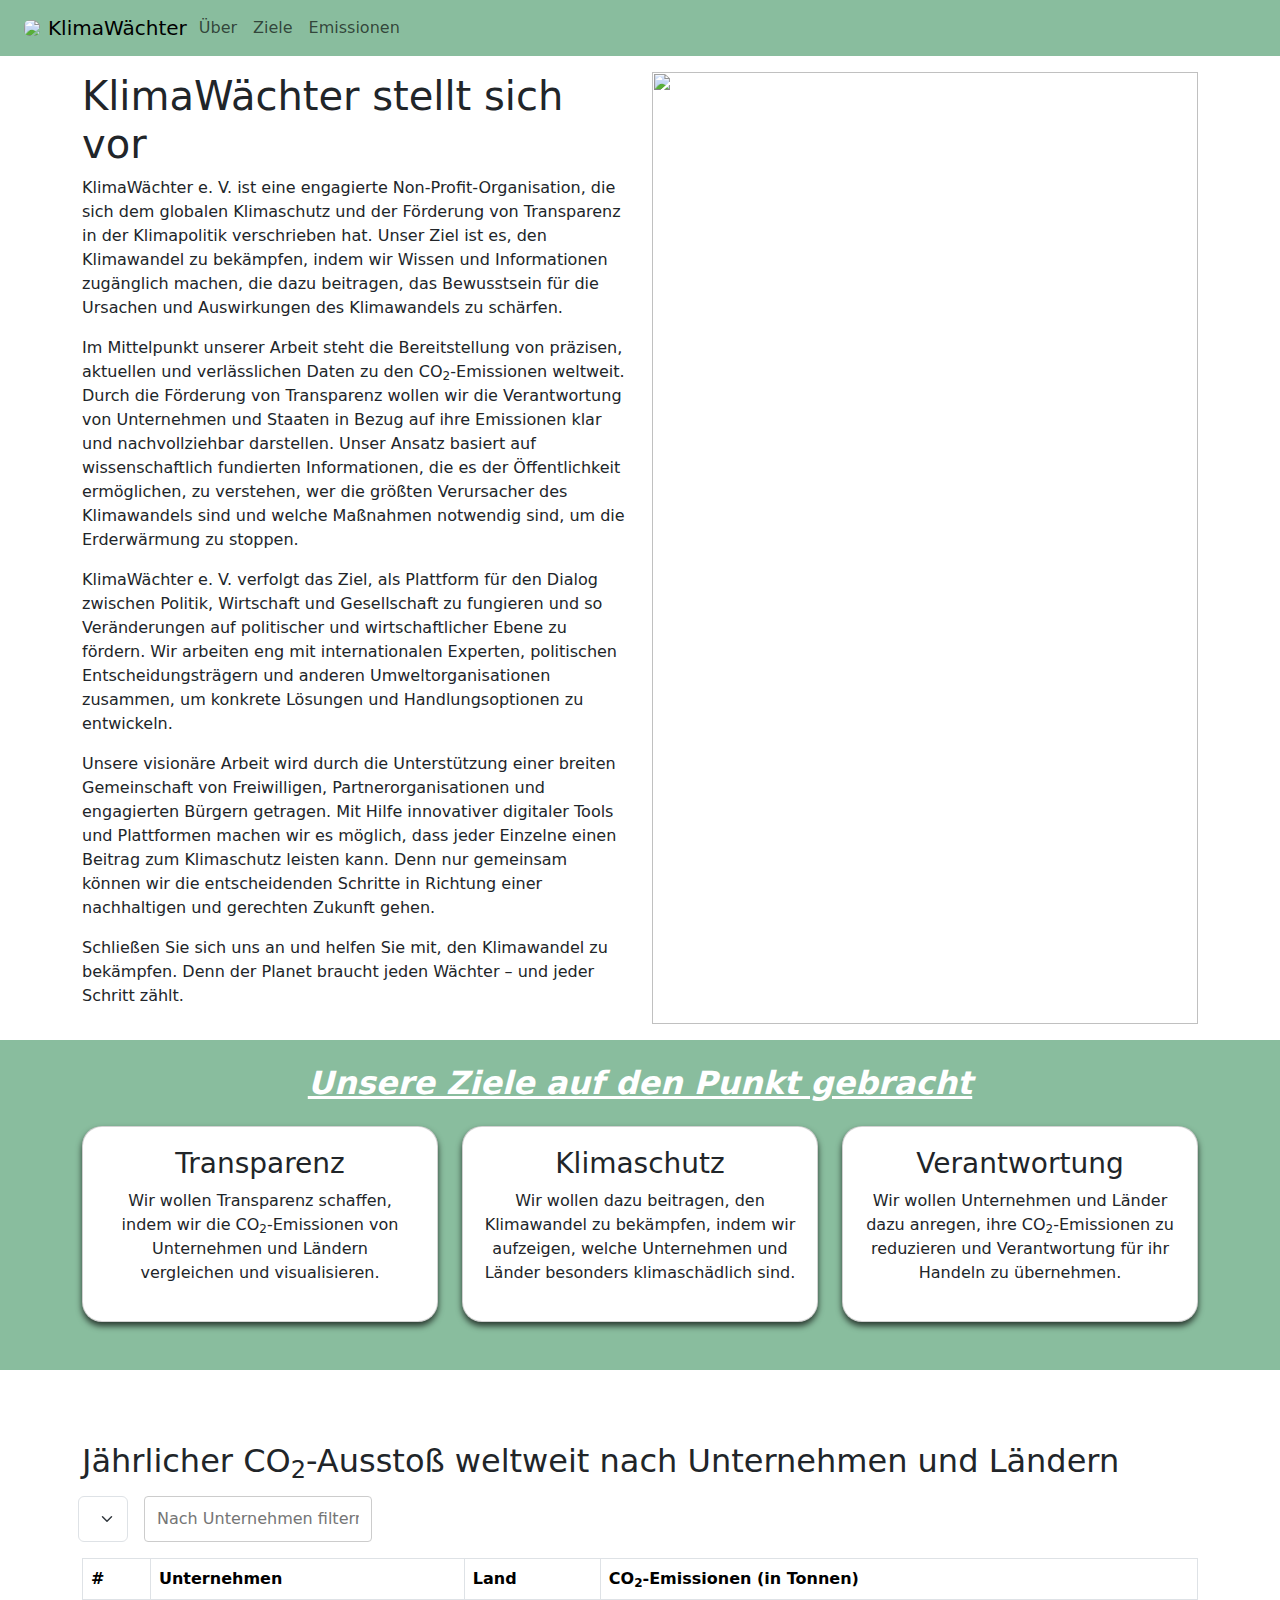
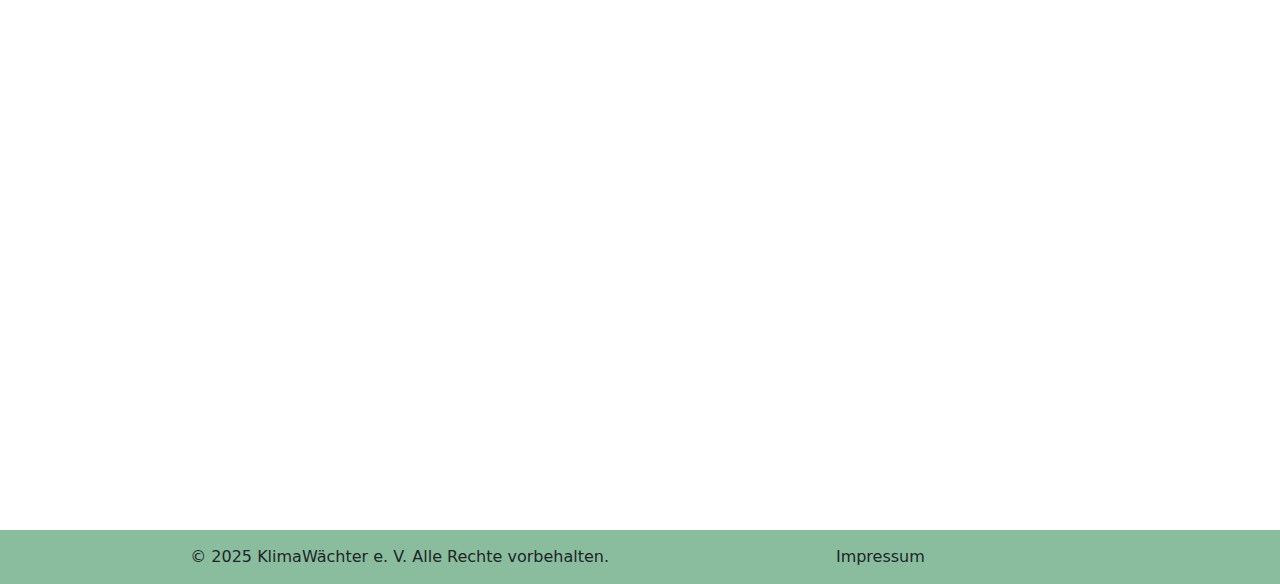
==== pages/index.html @ cad3507a "Initial commit" ====
<!DOCTYPE html>
<html lang="en" dir="ltr">
  <head>
    <meta charset="UTF-8" />
    <meta name="viewport" content="width=device-width, initial-scale=1.0" />
    <title>KlimaWächter</title>
    <link rel="icon" href="../resources/images/logo.webp" />
    <link
      href="https://cdn.jsdelivr.net/npm/bootstrap@5.3.3/dist/css/bootstrap.min.css"
      rel="stylesheet"
      integrity="sha384-QWTKZyjpPEjISv5WaRU9OFeRpok6YctnYmDr5pNlyT2bRjXh0JMhjY6hW+ALEwIH"
      crossorigin="anonymous"
    />
    <link rel="stylesheet" href="../styles/styles.css" />
    <script
      src="https://cdn.jsdelivr.net/npm/bootstrap@5.3.3/dist/js/bootstrap.bundle.min.js"
      integrity="sha384-YvpcrYf0tY3lHB60NNkmXc5s9fDVZLESaAA55NDzOxhy9GkcIdslK1eN7N6jIeHz"
      crossorigin="anonymous"
    ></script>
  </head>
  <body>
    <header>
      <nav class="navbar navbar-expand-lg">
        <div class="container-fluid">
          <a
            class="navbar-brand p-1 me-0 d-flex align-items-center"
            href="./index.html"
            ><img class="rounded mx-2" src="../resources/images/logo48.webp" />
            <span>KlimaWächter</span></a
          >
          <button
            class="navbar-toggler"
            type="button"
            data-bs-toggle="collapse"
            data-bs-target="#navbarSupportedContent"
            aria-controls="navbarSupportedContent"
            aria-expanded="false"
            aria-label="Toggle navigation"
          >
            <span class="navbar-toggler-icon"></span>
          </button>
          <div class="collapse navbar-collapse" id="navbarSupportedContent">
            <ul class="navbar-nav align-items-center p-0">
              <li class="nav-item">
                <a class="nav-link" href="#about">Über</a>
              </li>
              <li class="nav-item">
                <a class="nav-link" href="#targets">Ziele</a>
              </li>
              <li class="nav-item">
                <a class="nav-link" href="#emissions">Emissionen</a>
              </li>
            </ul>
          </div>
        </div>
      </nav>
    </header>

    <main class="">
      <section id="about" class="top p-3">
        <div class="container">
          <div class="row">
            <div class="col-12 col-lg-6">
              <h1>KlimaWächter stellt sich vor</h1>
              <div>
                <p>
                  KlimaWächter e. V. ist eine engagierte
                  Non-Profit-Organisation, die sich dem globalen Klimaschutz und
                  der Förderung von Transparenz in der Klimapolitik verschrieben
                  hat. Unser Ziel ist es, den Klimawandel zu bekämpfen, indem
                  wir Wissen und Informationen zugänglich machen, die dazu
                  beitragen, das Bewusstsein für die Ursachen und Auswirkungen
                  des Klimawandels zu schärfen.
                </p>
                <p>
                  Im Mittelpunkt unserer Arbeit steht die Bereitstellung von
                  präzisen, aktuellen und verlässlichen Daten zu den
                  CO<sub>2</sub>-Emissionen weltweit. Durch die Förderung von
                  Transparenz wollen wir die Verantwortung von Unternehmen und
                  Staaten in Bezug auf ihre Emissionen klar und nachvollziehbar
                  darstellen. Unser Ansatz basiert auf wissenschaftlich
                  fundierten Informationen, die es der Öffentlichkeit
                  ermöglichen, zu verstehen, wer die größten Verursacher des
                  Klimawandels sind und welche Maßnahmen notwendig sind, um die
                  Erderwärmung zu stoppen.
                </p>
                <p>
                  KlimaWächter e. V. verfolgt das Ziel, als Plattform für den
                  Dialog zwischen Politik, Wirtschaft und Gesellschaft zu
                  fungieren und so Veränderungen auf politischer und
                  wirtschaftlicher Ebene zu fördern. Wir arbeiten eng mit
                  internationalen Experten, politischen Entscheidungsträgern und
                  anderen Umweltorganisationen zusammen, um konkrete Lösungen
                  und Handlungsoptionen zu entwickeln.
                </p>
                <p>
                  Unsere visionäre Arbeit wird durch die Unterstützung einer
                  breiten Gemeinschaft von Freiwilligen, Partnerorganisationen
                  und engagierten Bürgern getragen. Mit Hilfe innovativer
                  digitaler Tools und Plattformen machen wir es möglich, dass
                  jeder Einzelne einen Beitrag zum Klimaschutz leisten kann.
                  Denn nur gemeinsam können wir die entscheidenden Schritte in
                  Richtung einer nachhaltigen und gerechten Zukunft gehen.
                </p>
                <p>
                  Schließen Sie sich uns an und helfen Sie mit, den Klimawandel
                  zu bekämpfen. Denn der Planet braucht jeden Wächter – und
                  jeder Schritt zählt.
                </p>
              </div>
            </div>
            <div class="col-12 col-lg-6">
              <img class="bgImage" src="../resources/images/earth-bg.webp" />
            </div>
          </div>
        </div>
      </section>

      <section id="targets" class="p-4 bg-main">
        <div class="container text-center">
          <h2
            class="text-decoration-underline fw-semibold fst-italic text-white"
          >
            Unsere Ziele auf den Punkt gebracht
          </h2>

          <div class="row row-cols-lg-3 row-cols-md-2 row-cols-sm-2 my-3">
            <div class="col my-2">
              <div class="card h-100">
                <h3>Transparenz</h3>
                <p>
                  Wir wollen Transparenz schaffen, indem wir die
                  CO<sub>2</sub>-Emissionen von Unternehmen und Ländern
                  vergleichen und visualisieren.
                </p>
              </div>
            </div>
            <div class="col my-2">
              <div class="card h-100">
                <h3>Klimaschutz</h3>
                <p>
                  Wir wollen dazu beitragen, den Klimawandel zu bekämpfen, indem
                  wir aufzeigen, welche Unternehmen und Länder besonders
                  klimaschädlich sind.
                </p>
              </div>
            </div>
            <div class="col my-2">
              <div class="card h-100">
                <h3>Verantwortung</h3>
                <p>
                  Wir wollen Unternehmen und Länder dazu anregen, ihre
                  CO<sub>2</sub>-Emissionen zu reduzieren und Verantwortung für
                  ihr Handeln zu übernehmen.
                </p>
              </div>
            </div>
          </div>
        </div>
      </section>

      <section id="emissions" class="my-5 p-4">
        <div class="container">
          <h2>
            Jährlicher CO<sub>2</sub>-Ausstoß weltweit nach Unternehmen und
            Ländern
          </h2>
          <div class="row row-cols-5 my-3">
            <select
              id="countrySelector"
              class="form-select w-auto mx-2"
            ></select>
            <input
              id="companyFilter"
              class="mx-2"
              placeholder="Nach Unternehmen filtern"
            />
          </div>

          <div class="table-responsive" style="height: 500px; overflow-y: auto">
            <table id="dataTable" class="table table-striped table-bordered rounded-20">
              <thead
                class="table-header"
                style="
                  position: sticky;
                  top: 0;
                  background-color: white;
                  z-index: 1;
                "
              >
                <tr>
                  <th>#</th>
                  <th id="companyCol">Unternehmen</th>
                  <th id="countryCol">Land</th>
                  <th id="emissionCol">
                    CO<sub>2</sub>-Emissionen (in Tonnen)
                  </th>
                </tr>
              </thead>
              <tbody></tbody>
            </table>
          </div>
        </div>
      </section>
    </main>

    <footer>
      <div class="w-75 mx-auto"  >
        <div class="row text-center">
          <div class="col">
            <p class="m-0">
              &copy; 2025 KlimaWächter e. V. Alle Rechte vorbehalten.
            </p>
          </div>
          <div class="col">
            <a class="nav-link" href="./impressum.html">Impressum</a>
          </div>
        </div>
      </div>
    </footer>

    <script src="../scripts/script.js"></script>
  </body>
</html>
---- styles/styles.css ----
.bg-main {
  background-color: #89bd9e;
}

.card {
  background-color: white;
  border-radius: 20px;
  box-shadow: 0 4px 6px rgba(0, 0, 0, 0.7);
  padding: 20px;
}

.nav-link, .navbar-brand {
    transition: 0.3s;
}

.nav-link:hover, .navbar-brand:hover {
    color: white;
}

img.bgImage {
    width: 100%;
    height: 100%;
    object-fit: cover;
  }

p.impText {
  margin: 0;
}

a.mailTo {
  color: black;
}

a.pageLink {
  color: black;
  text-decoration: none;
  background-color: transparent;
}

header {
  background-color: #89bd9e;
  color: white;
  text-align: center;
}

html {
  font-family: Helvetica, Arial, sans-serif;
}

footer {
  bottom: 0;
  width: 100%;
  padding: 15px;
  background-color: #89bd9e;
}

input {
  border: 1px solid #ccc;
  border-radius: 4px;
  padding: 10px;
  font-size: 16px;
  width: 100%;
  box-sizing: border-box;
}
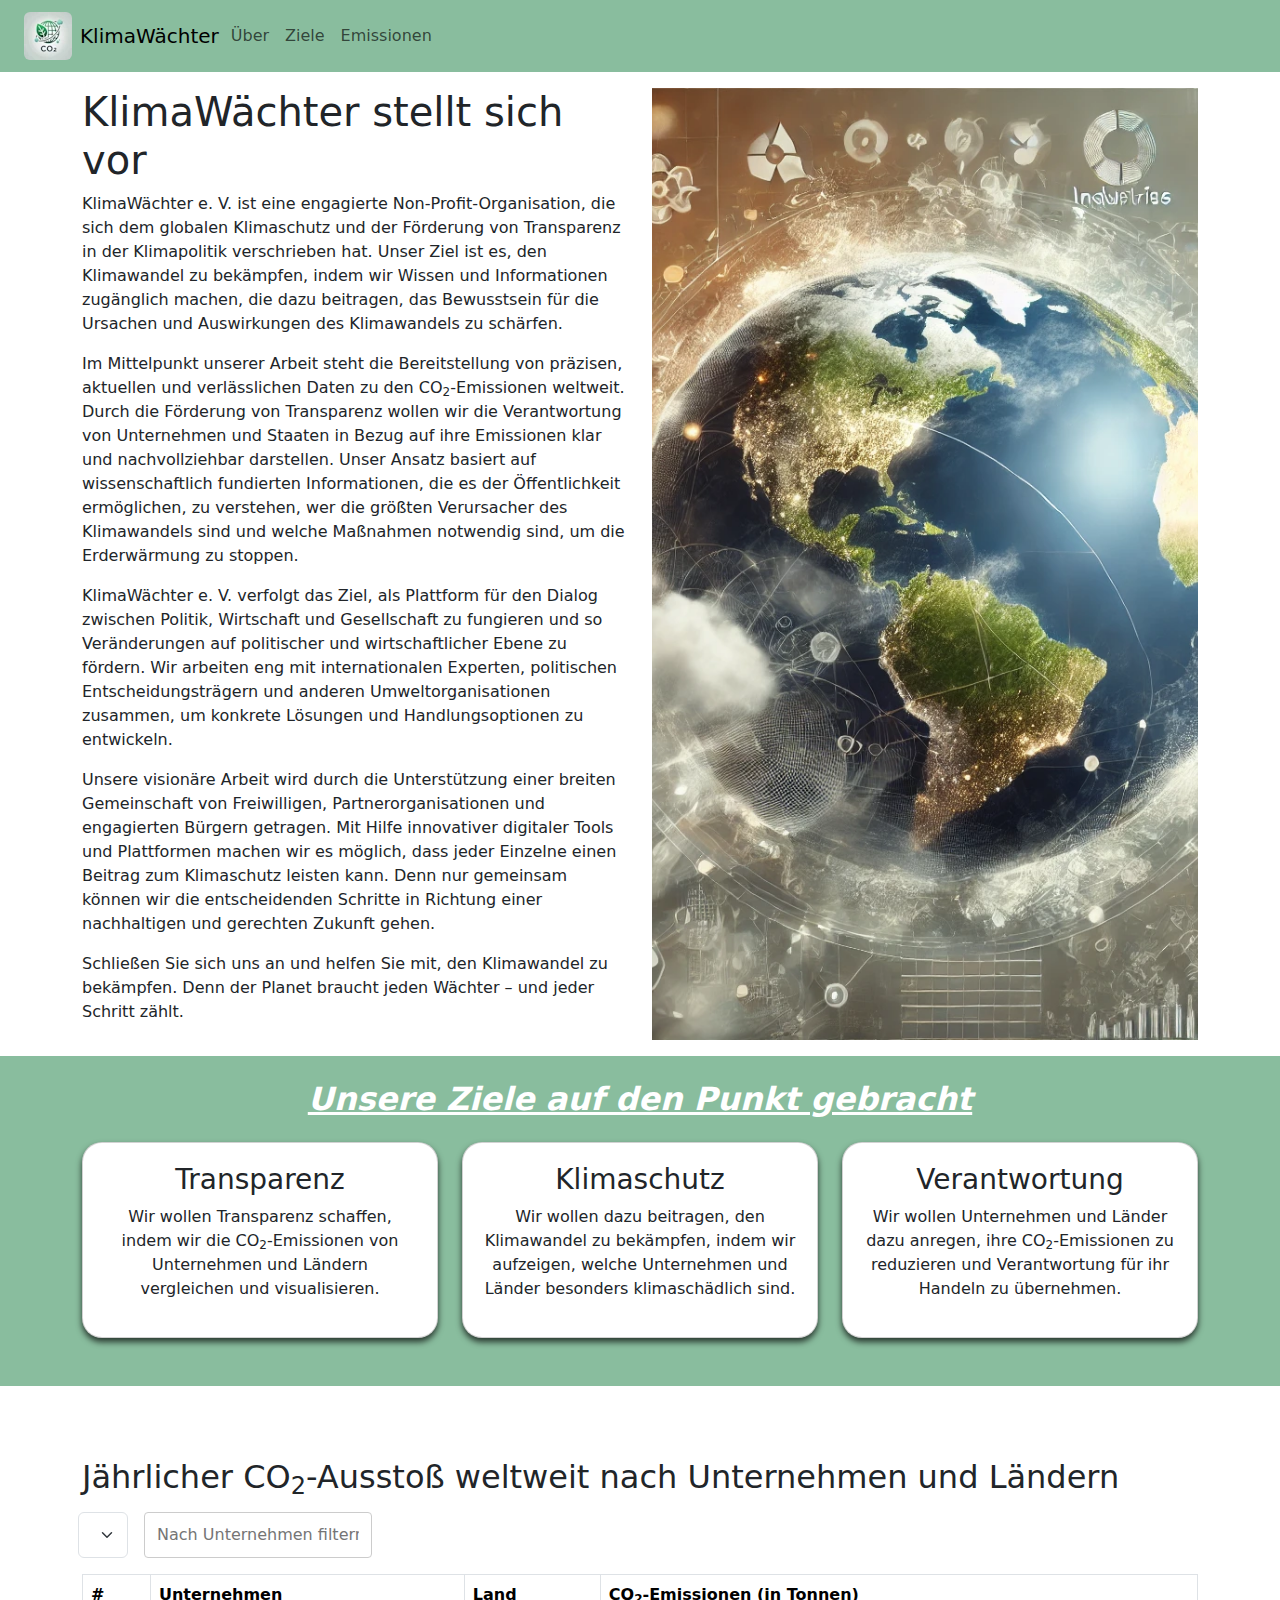
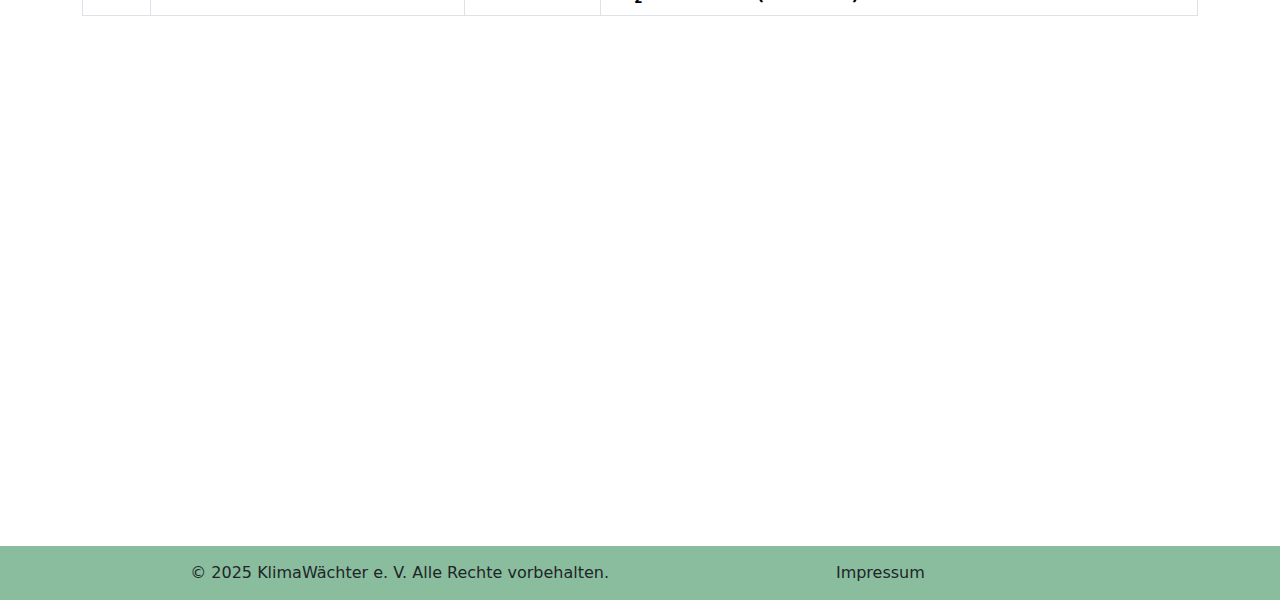
==== commit c8f4d65e: "Add images and fix img source in index.html" ====
--- a/pages/index.html
+++ b/pages/index.html
@@ -110,7 +110,7 @@
               </div>
             </div>
             <div class="col-12 col-lg-6">
-              <img class="bgImage" src="../resources/images/earth-bg.webp" />
+              <img class="bgImage" src="../resources/images/earth.webp" />
             </div>
           </div>
         </div>
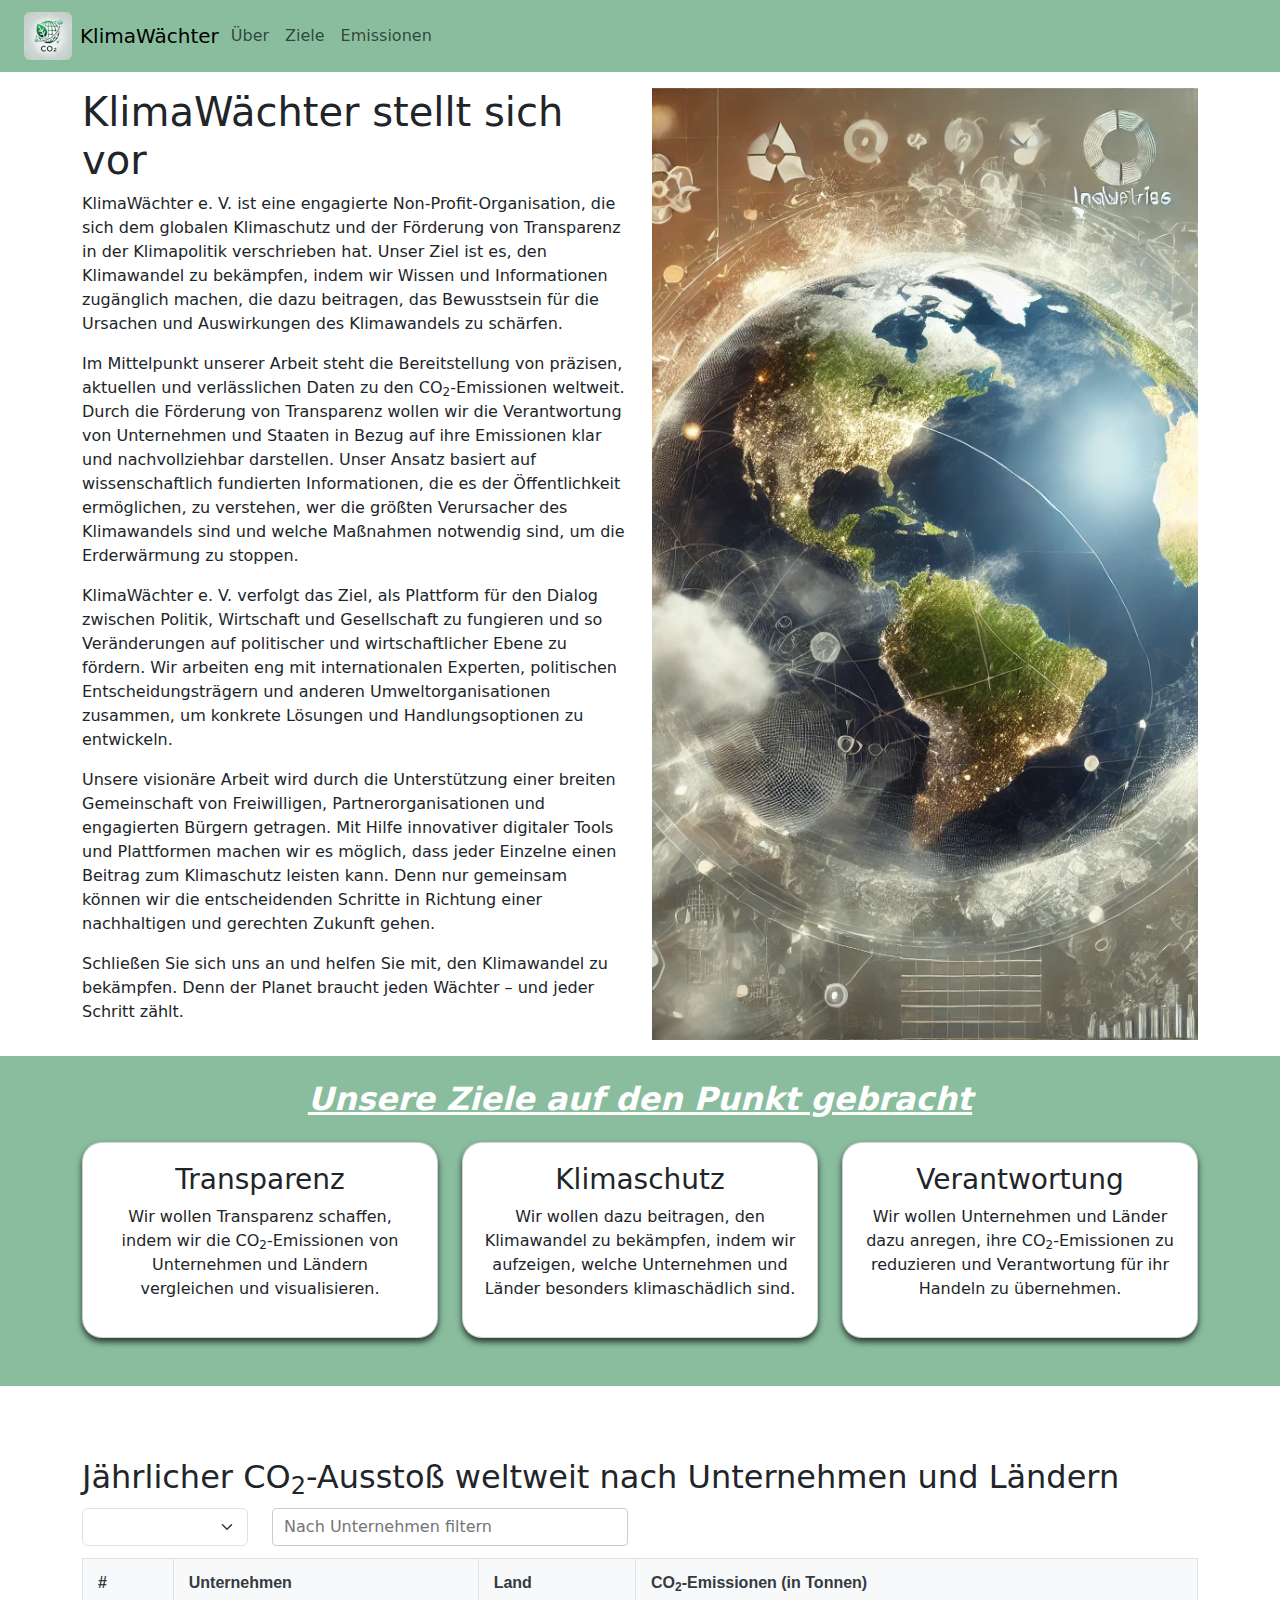
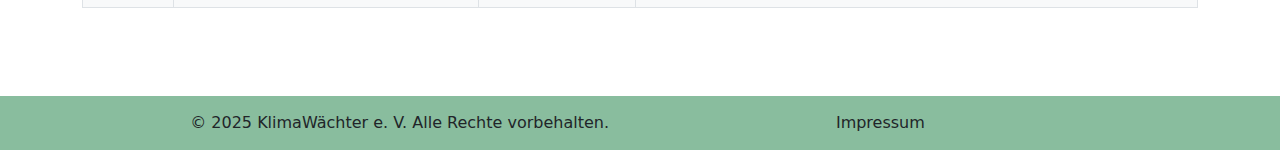
==== commit 79b20596: "Update table styles and table filters" ====
--- a/pages/index.html
+++ b/pages/index.html
@@ -165,29 +165,25 @@
             Jährlicher CO<sub>2</sub>-Ausstoß weltweit nach Unternehmen und
             Ländern
           </h2>
-          <div class="row row-cols-5 my-3">
-            <select
-              id="countrySelector"
-              class="form-select w-auto mx-2"
-            ></select>
-            <input
-              id="companyFilter"
-              class="mx-2"
-              placeholder="Nach Unternehmen filtern"
-            />
-          </div>
-
-          <div class="table-responsive" style="height: 500px; overflow-y: auto">
-            <table id="dataTable" class="table table-striped table-bordered rounded-20">
-              <thead
-                class="table-header"
-                style="
-                  position: sticky;
-                  top: 0;
-                  background-color: white;
-                  z-index: 1;
-                "
-              >
+          <div class="row my-2">
+            <div class="col-12 col-lg-2">
+              <select id="countrySelector" class="form-select my-1"></select>
+            </div>
+            <div class="col-12 col-lg-4">
+              <input
+                id="companyFilter"
+                class="my-1"
+                placeholder=" Nach Unternehmen filtern"
+              />
+            </div>
+          </div>
+
+          <div class="table-responsive">
+            <table
+              id="dataTable"
+              class="table table-striped table-bordered table-hover"
+            >
+              <thead class="table-header">
                 <tr>
                   <th>#</th>
                   <th id="companyCol">Unternehmen</th>
@@ -197,7 +193,9 @@
                   </th>
                 </tr>
               </thead>
-              <tbody></tbody>
+              <tbody>
+                <!-- Hier kommen die Tabelleninhalte -->
+              </tbody>
             </table>
           </div>
         </div>
@@ -205,7 +203,7 @@
     </main>
 
     <footer>
-      <div class="w-75 mx-auto"  >
+      <div class="w-75 mx-auto">
         <div class="row text-center">
           <div class="col">
             <p class="m-0">
--- a/styles/styles.css
+++ b/styles/styles.css
@@ -9,19 +9,50 @@
   padding: 20px;
 }
 
-.nav-link, .navbar-brand {
-    transition: 0.3s;
+.nav-link,
+.navbar-brand {
+  transition: 0.3s;
 }
 
-.nav-link:hover, .navbar-brand:hover {
-    color: white;
+.nav-link:hover,
+.navbar-brand:hover {
+  color: white;
+}
+
+.table {
+  font-family: "Roboto", sans-serif;
+  font-size: 16px;
+}
+
+.table-header th {
+  background-color: #f8f9fa;
+  font-weight: bold;
+  color: #343a40;
+  padding: 12px 15px;
+}
+
+.table-responsive {
+  max-height: 400px;
+  overflow-y: auto;
+}
+
+.table-header th {
+  position: sticky;
+  top: 0;
+  background-color: #f8f9fa;
+  z-index: 1;
+}
+
+.table td,
+.table th {
+  padding: 12px 15px;
 }
 
 img.bgImage {
-    width: 100%;
-    height: 100%;
-    object-fit: cover;
-  }
+  width: 100%;
+  height: 100%;
+  object-fit: cover;
+}
 
 p.impText {
   margin: 0;
@@ -57,8 +88,8 @@
 input {
   border: 1px solid #ccc;
   border-radius: 4px;
-  padding: 10px;
+  padding: 6px;
   font-size: 16px;
   width: 100%;
   box-sizing: border-box;
-}+}
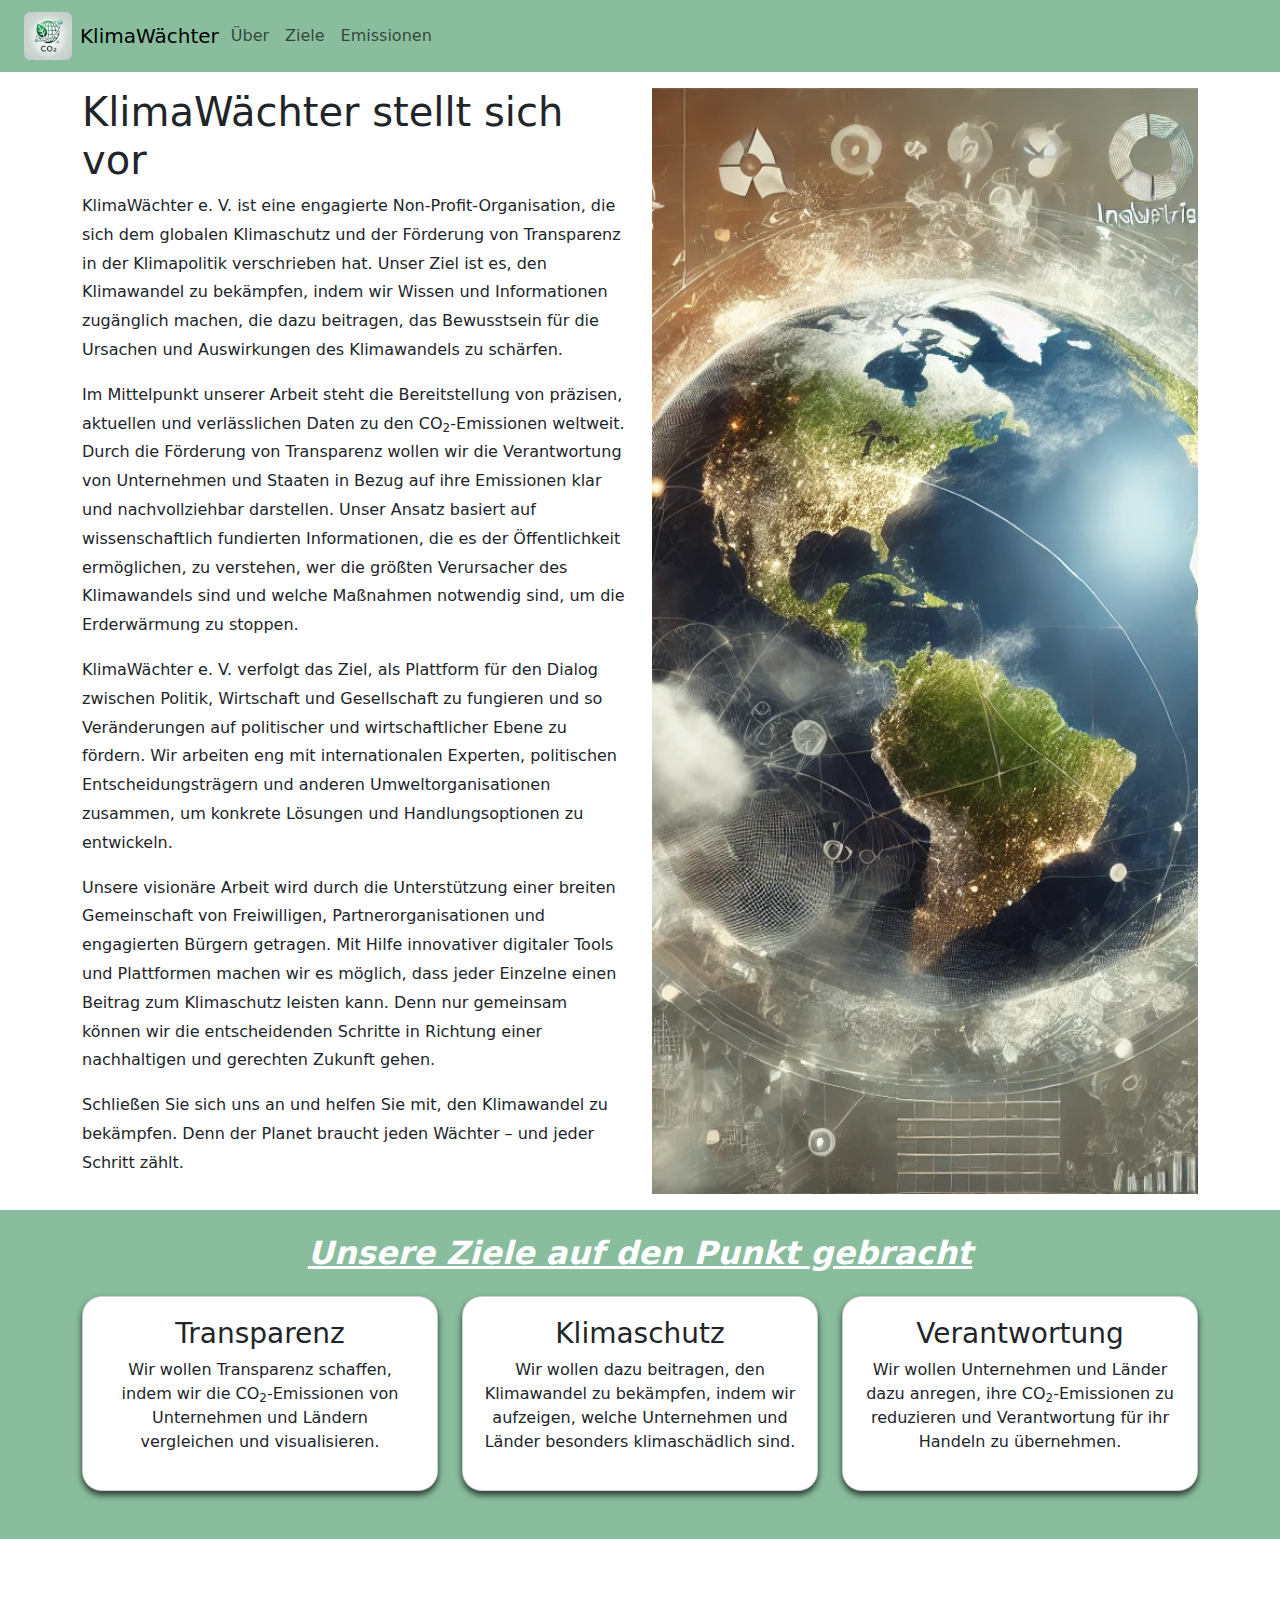
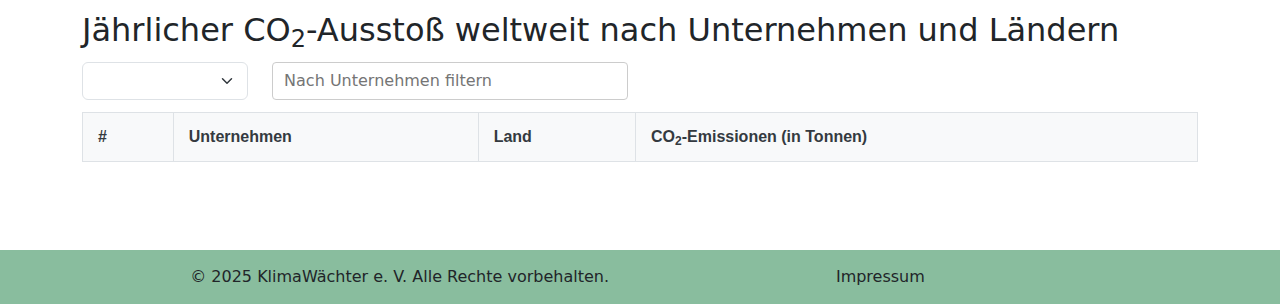
==== commit e0db46ee: "Update index.html about text" ====
--- a/pages/index.html
+++ b/pages/index.html
@@ -63,7 +63,7 @@
             <div class="col-12 col-lg-6">
               <h1>KlimaWächter stellt sich vor</h1>
               <div>
-                <p>
+                <p class="aboutText">
                   KlimaWächter e. V. ist eine engagierte
                   Non-Profit-Organisation, die sich dem globalen Klimaschutz und
                   der Förderung von Transparenz in der Klimapolitik verschrieben
@@ -72,7 +72,7 @@
                   beitragen, das Bewusstsein für die Ursachen und Auswirkungen
                   des Klimawandels zu schärfen.
                 </p>
-                <p>
+                <p class="aboutText">
                   Im Mittelpunkt unserer Arbeit steht die Bereitstellung von
                   präzisen, aktuellen und verlässlichen Daten zu den
                   CO<sub>2</sub>-Emissionen weltweit. Durch die Förderung von
@@ -84,7 +84,7 @@
                   Klimawandels sind und welche Maßnahmen notwendig sind, um die
                   Erderwärmung zu stoppen.
                 </p>
-                <p>
+                <p class="aboutText">
                   KlimaWächter e. V. verfolgt das Ziel, als Plattform für den
                   Dialog zwischen Politik, Wirtschaft und Gesellschaft zu
                   fungieren und so Veränderungen auf politischer und
@@ -93,7 +93,7 @@
                   anderen Umweltorganisationen zusammen, um konkrete Lösungen
                   und Handlungsoptionen zu entwickeln.
                 </p>
-                <p>
+                <p class="aboutText">
                   Unsere visionäre Arbeit wird durch die Unterstützung einer
                   breiten Gemeinschaft von Freiwilligen, Partnerorganisationen
                   und engagierten Bürgern getragen. Mit Hilfe innovativer
@@ -102,7 +102,7 @@
                   Denn nur gemeinsam können wir die entscheidenden Schritte in
                   Richtung einer nachhaltigen und gerechten Zukunft gehen.
                 </p>
-                <p>
+                <p class="aboutText">
                   Schließen Sie sich uns an und helfen Sie mit, den Klimawandel
                   zu bekämpfen. Denn der Planet braucht jeden Wächter – und
                   jeder Schritt zählt.
--- a/styles/styles.css
+++ b/styles/styles.css
@@ -54,6 +54,10 @@
   object-fit: cover;
 }
 
+p.aboutText {
+  line-height: 1.8;
+}
+
 p.impText {
   margin: 0;
 }
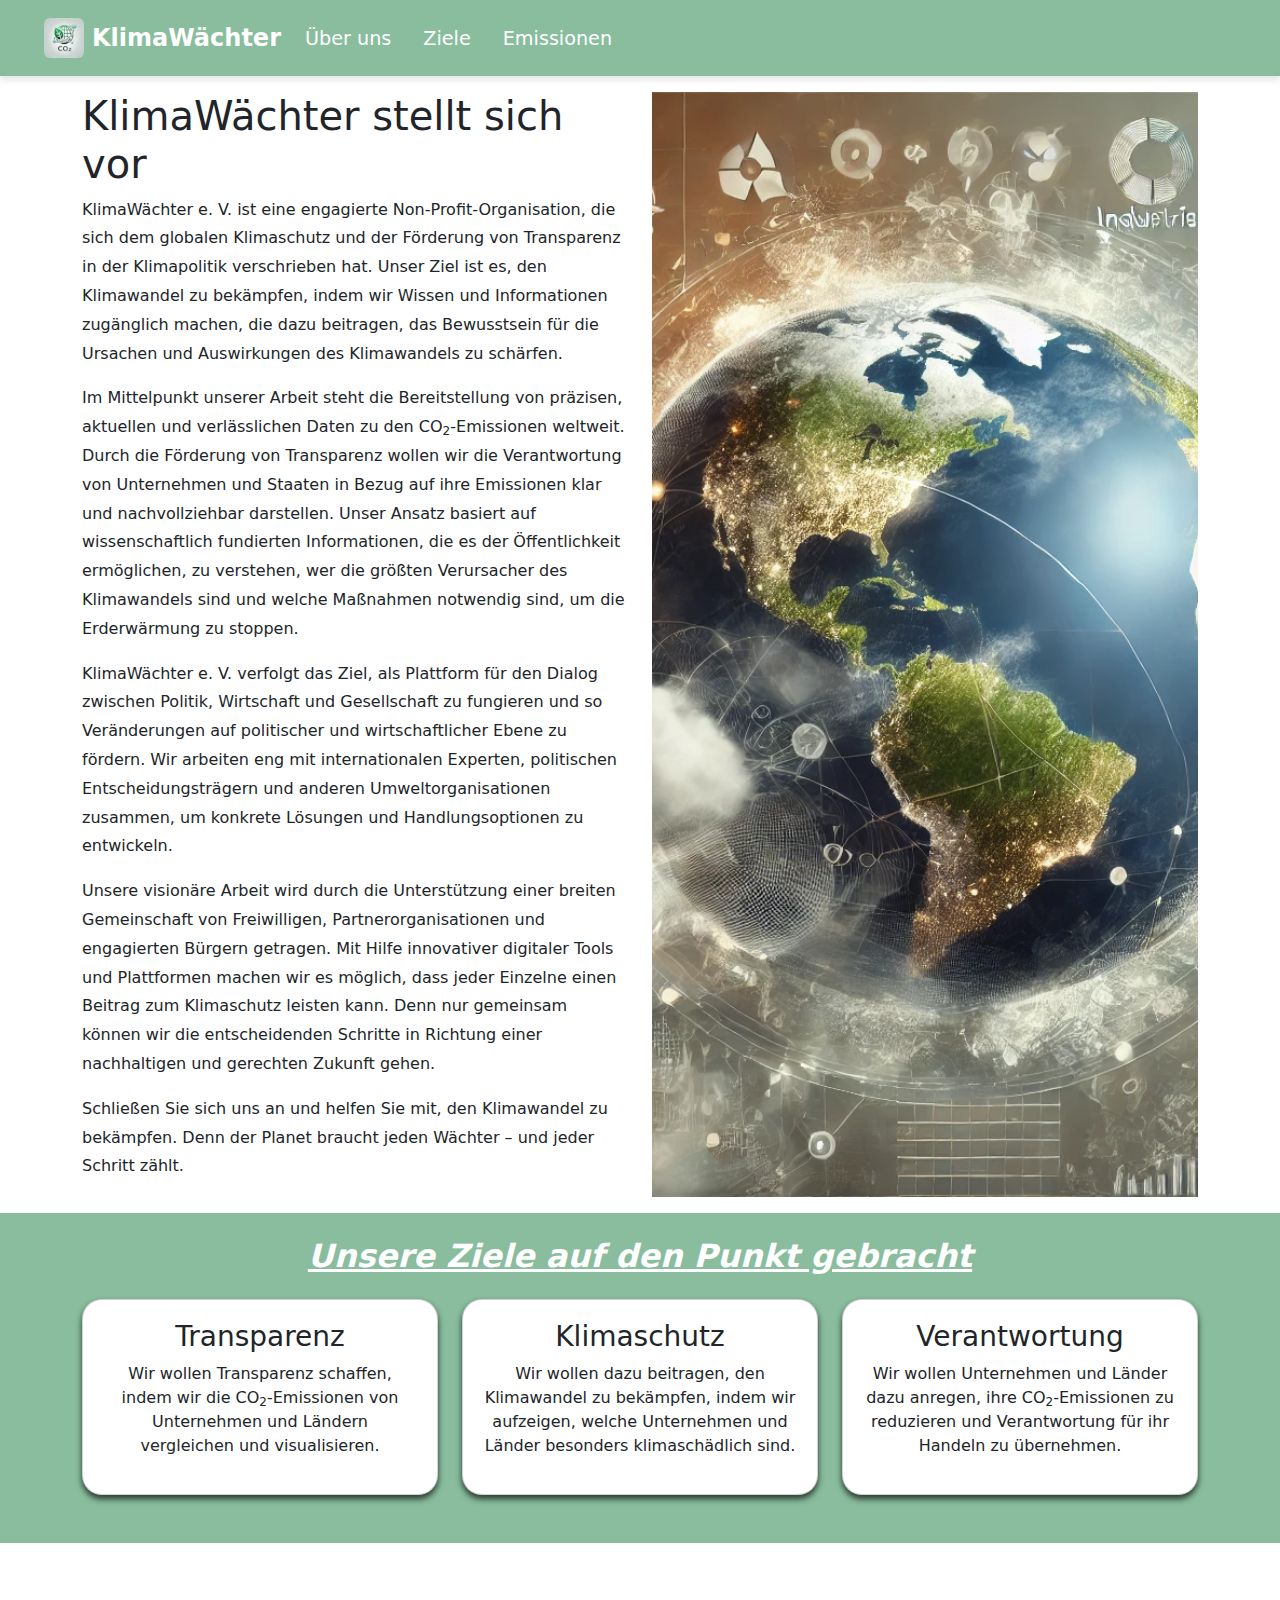
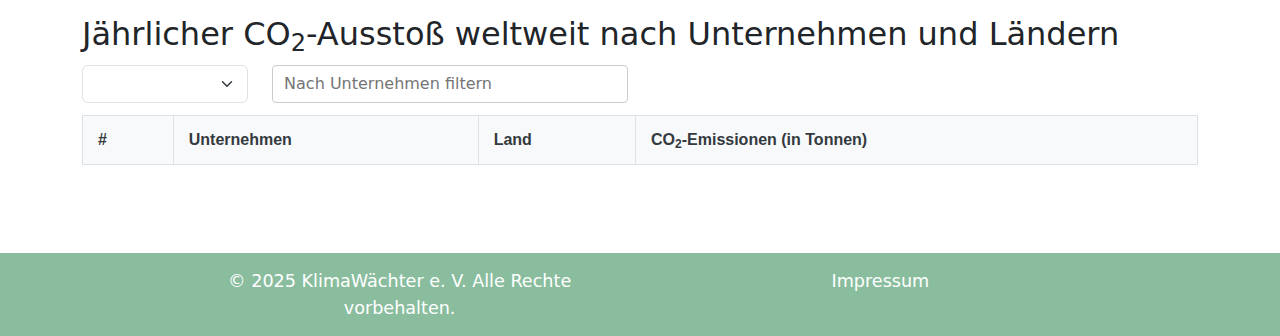
==== commit 1302cff9: "Update header and footer" ====
--- a/pages/index.html
+++ b/pages/index.html
@@ -23,9 +23,9 @@
       <nav class="navbar navbar-expand-lg">
         <div class="container-fluid">
           <a
-            class="navbar-brand p-1 me-0 d-flex align-items-center"
+            class="navbar-brand d-flex align-items-center"
             href="./index.html"
-            ><img class="rounded mx-2" src="../resources/images/logo48.webp" />
+            ><img class="rounded mx-2" height="40" src="../resources/images/logo48.webp" />
             <span>KlimaWächter</span></a
           >
           <button
@@ -40,9 +40,9 @@
             <span class="navbar-toggler-icon"></span>
           </button>
           <div class="collapse navbar-collapse" id="navbarSupportedContent">
-            <ul class="navbar-nav align-items-center p-0">
+            <ul class="navbar-nav align-items-center">
               <li class="nav-item">
-                <a class="nav-link" href="#about">Über</a>
+                <a class="nav-link" href="#about">Über uns</a>
               </li>
               <li class="nav-item">
                 <a class="nav-link" href="#targets">Ziele</a>
@@ -206,12 +206,12 @@
       <div class="w-75 mx-auto">
         <div class="row text-center">
           <div class="col">
-            <p class="m-0">
+            <p class="footerText">
               &copy; 2025 KlimaWächter e. V. Alle Rechte vorbehalten.
             </p>
           </div>
           <div class="col">
-            <a class="nav-link" href="./impressum.html">Impressum</a>
+            <a class="nav-link footerText" href="./impressum.html">Impressum</a>
           </div>
         </div>
       </div>
--- a/styles/styles.css
+++ b/styles/styles.css
@@ -9,14 +9,54 @@
   padding: 20px;
 }
 
+.navbar {
+  padding: 0.8rem 1rem;
+  box-shadow: 0 4px 6px rgba(0, 0, 0, 0.1);
+}
+
+.navbar-nav {
+  padding: 0px;
+}
+
+.navbar-brand {
+  font-size: 1.5rem;
+  font-weight: bold;
+  margin: 0 0.5rem;;
+}
+
+.nav-link {
+  font-size: 1.2rem;
+  margin: 0 0.5rem 0 0.5rem;
+  padding: 0.2rem 0.5rem 0 0.5rem;
+}
+
 .nav-link,
 .navbar-brand {
-  transition: 0.3s;
+  color: #fff;
+  transition: color 0.3s ease, transform 0.3s ease;
 }
 
 .nav-link:hover,
 .navbar-brand:hover {
+  transform: translateY(-2px);
+  text-decoration: underline;
+}
+
+.navbar-toggler {
+  border: none;
+  background: transparent;
+}
+
+.navbar-toggler-icon {
+  border-radius: 2px;
+  padding: 0.2rem;
+}
+
+.footerText {
+  font-size: 1.1rem;
   color: white;
+  margin: 0;
+  padding: 0;
 }
 
 .table {
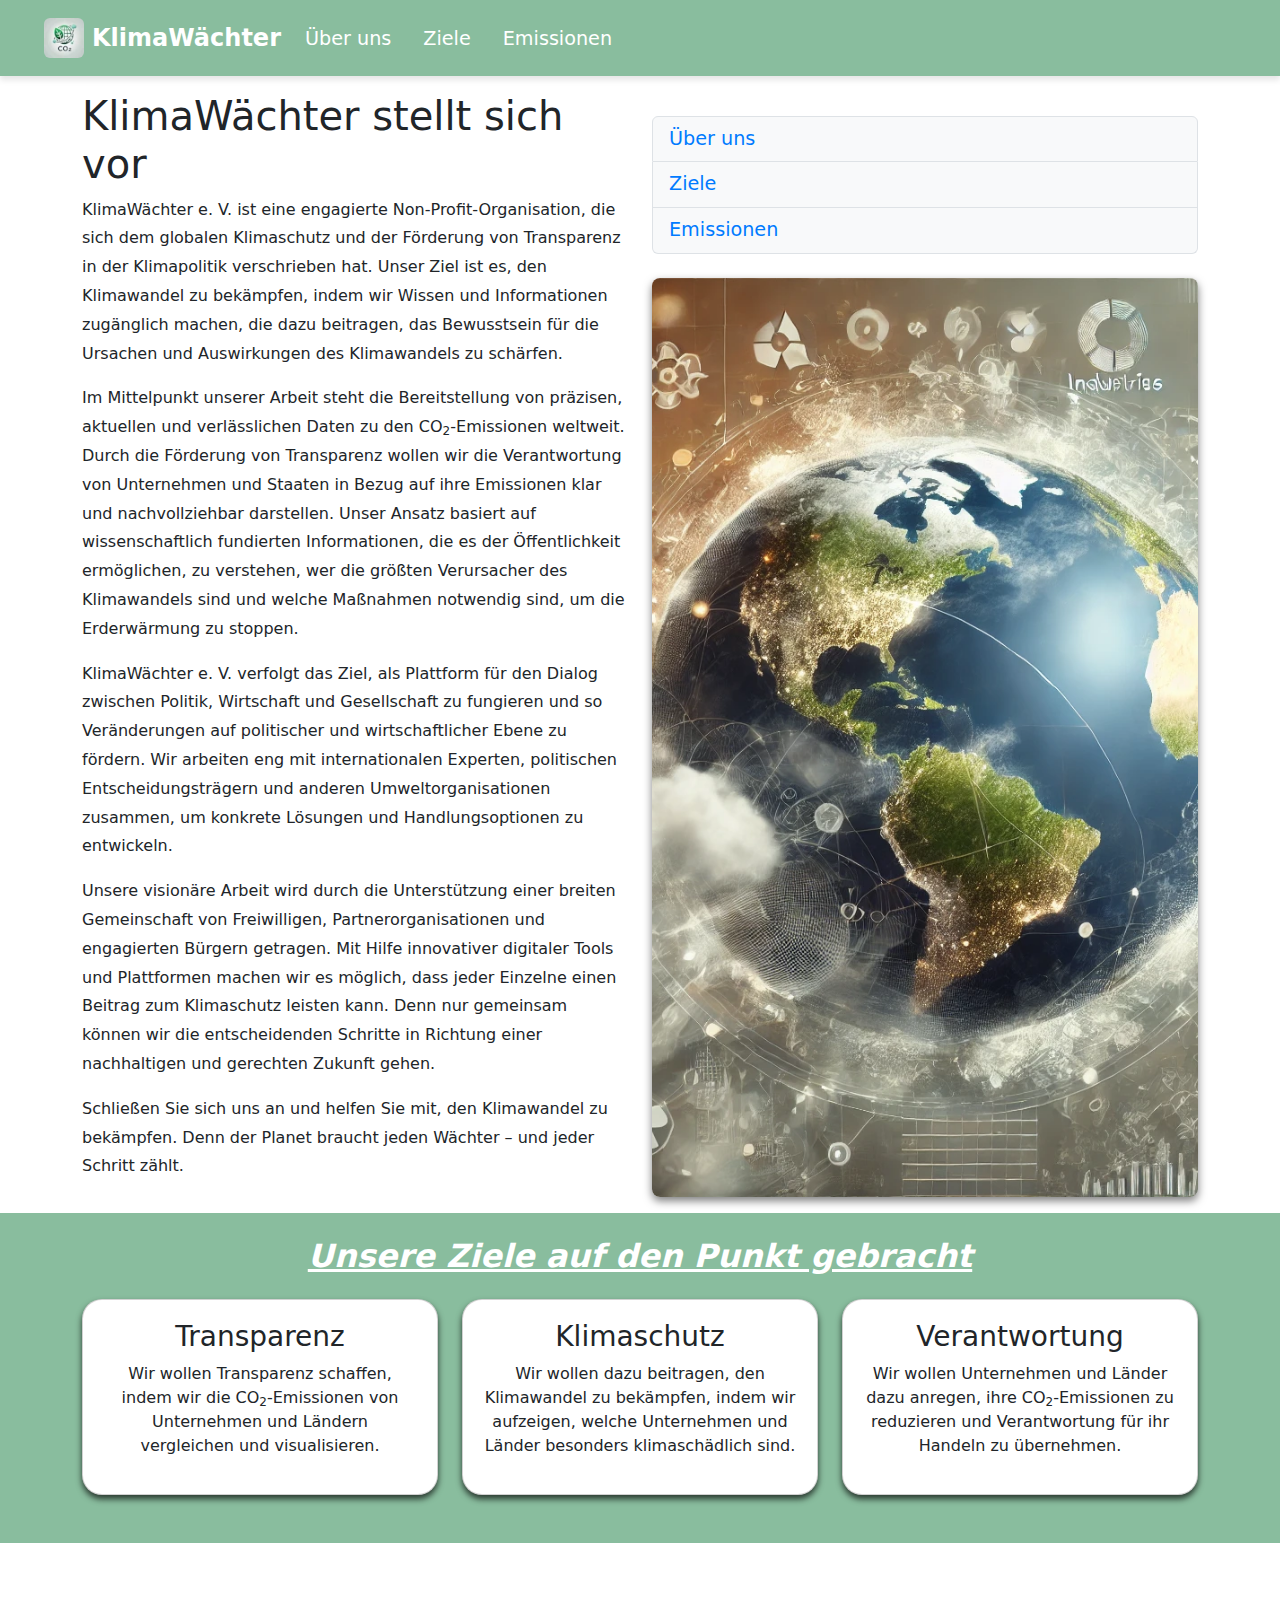
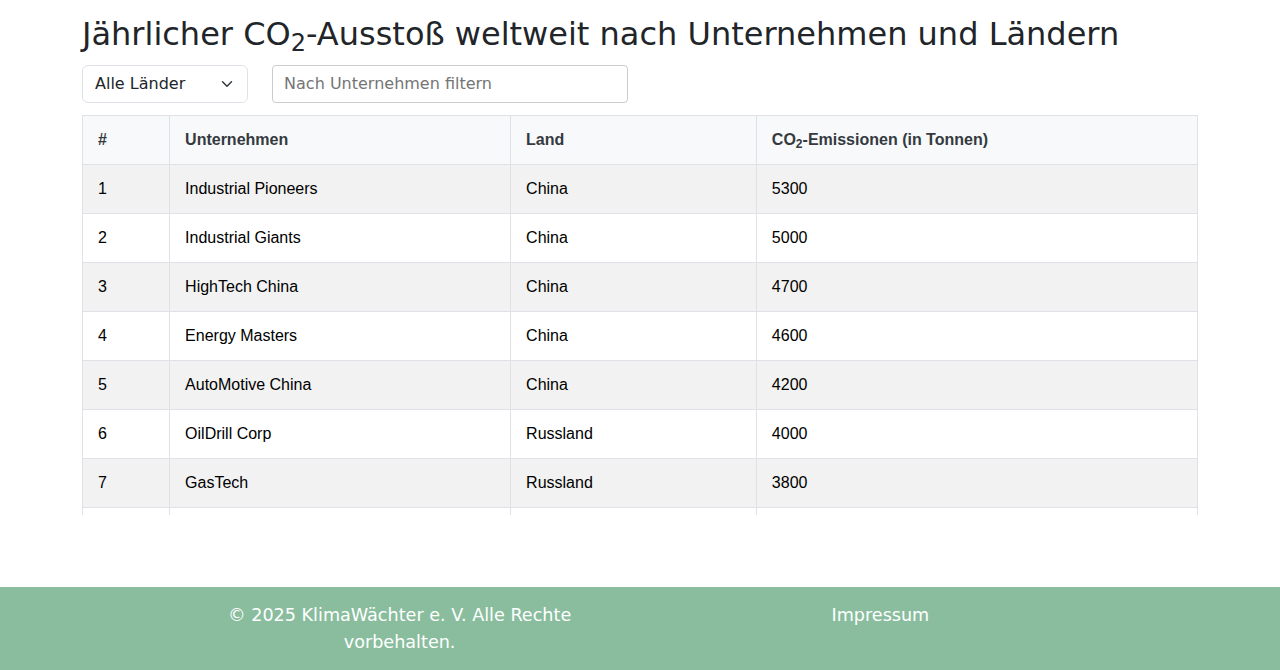
==== commit 321e0179: "Create languageSettings.js, add menu with local links to index.html and add menu styles to styles.cs" ====
--- a/pages/index.html
+++ b/pages/index.html
@@ -1,5 +1,5 @@
 <!DOCTYPE html>
-<html lang="en" dir="ltr">
+<html lang="de" dir="ltr">
   <head>
     <meta charset="UTF-8" />
     <meta name="viewport" content="width=device-width, initial-scale=1.0" />
@@ -22,10 +22,12 @@
     <header>
       <nav class="navbar navbar-expand-lg">
         <div class="container-fluid">
-          <a
-            class="navbar-brand d-flex align-items-center"
-            href="./index.html"
-            ><img class="rounded mx-2" height="40" src="../resources/images/logo48.webp" />
+          <a class="navbar-brand d-flex align-items-center" href="./index.html"
+            ><img
+              class="rounded mx-2"
+              height="40"
+              src="../resources/images/logo48.webp"
+            />
             <span>KlimaWächter</span></a
           >
           <button
@@ -109,8 +111,23 @@
                 </p>
               </div>
             </div>
-            <div class="col-12 col-lg-6">
-              <img class="bgImage" src="../resources/images/earth.webp" />
+            <div class="col-12 col-lg-6 d-flex flex-column">
+              <div class="my-4">
+                <ul class="list-group">
+                  <li class="list-group-item">
+                    <a class="menu-link" href="#about">Über uns</a>
+                  </li>
+                  <li class="list-group-item">
+                    <a class="menu-link" href="#targets">Ziele</a>
+                  </li>
+                  <li class="list-group-item">
+                    <a class="menu-link" href="#emissions">Emissionen</a>
+                  </li>
+                </ul>
+              </div>
+              <div class="flex-grow-1">
+                <img class="bgImage" src="../resources/images/earth.webp" />
+              </div>
             </div>
           </div>
         </div>
@@ -218,5 +235,6 @@
     </footer>
 
     <script src="../scripts/script.js"></script>
+    <script src="../scripts/languageSettings.js"></script>
   </body>
 </html>
--- a/styles/styles.css
+++ b/styles/styles.css
@@ -21,7 +21,7 @@
 .navbar-brand {
   font-size: 1.5rem;
   font-weight: bold;
-  margin: 0 0.5rem;;
+  margin: 0 0.5rem;
 }
 
 .nav-link {
@@ -59,6 +59,30 @@
   padding: 0;
 }
 
+.list-group-item {
+  background-color: #f8f9fa;
+  border: 1px solid #dee2e6;
+  transition: background-color 0.3s ease, transform 0.2s ease;
+}
+
+.list-group-item:hover {
+  background-color: #e9ecef;
+  transform: translateY(-2px);
+}
+
+.menu-link {
+  font-size: 1.2rem;
+  font-weight: 500;
+  color: #007bff;
+  text-decoration: none;
+  transition: color 0.3s ease;
+}
+
+.menu-link:hover {
+  color: #0056b3;
+  text-decoration: underline;
+}
+
 .table {
   font-family: "Roboto", sans-serif;
   font-size: 16px;
@@ -92,6 +116,8 @@
   width: 100%;
   height: 100%;
   object-fit: cover;
+  border-radius: 0.5rem;
+  box-shadow: 0 4px 8px rgba(0, 0, 0, 0.5);
 }
 
 p.aboutText {
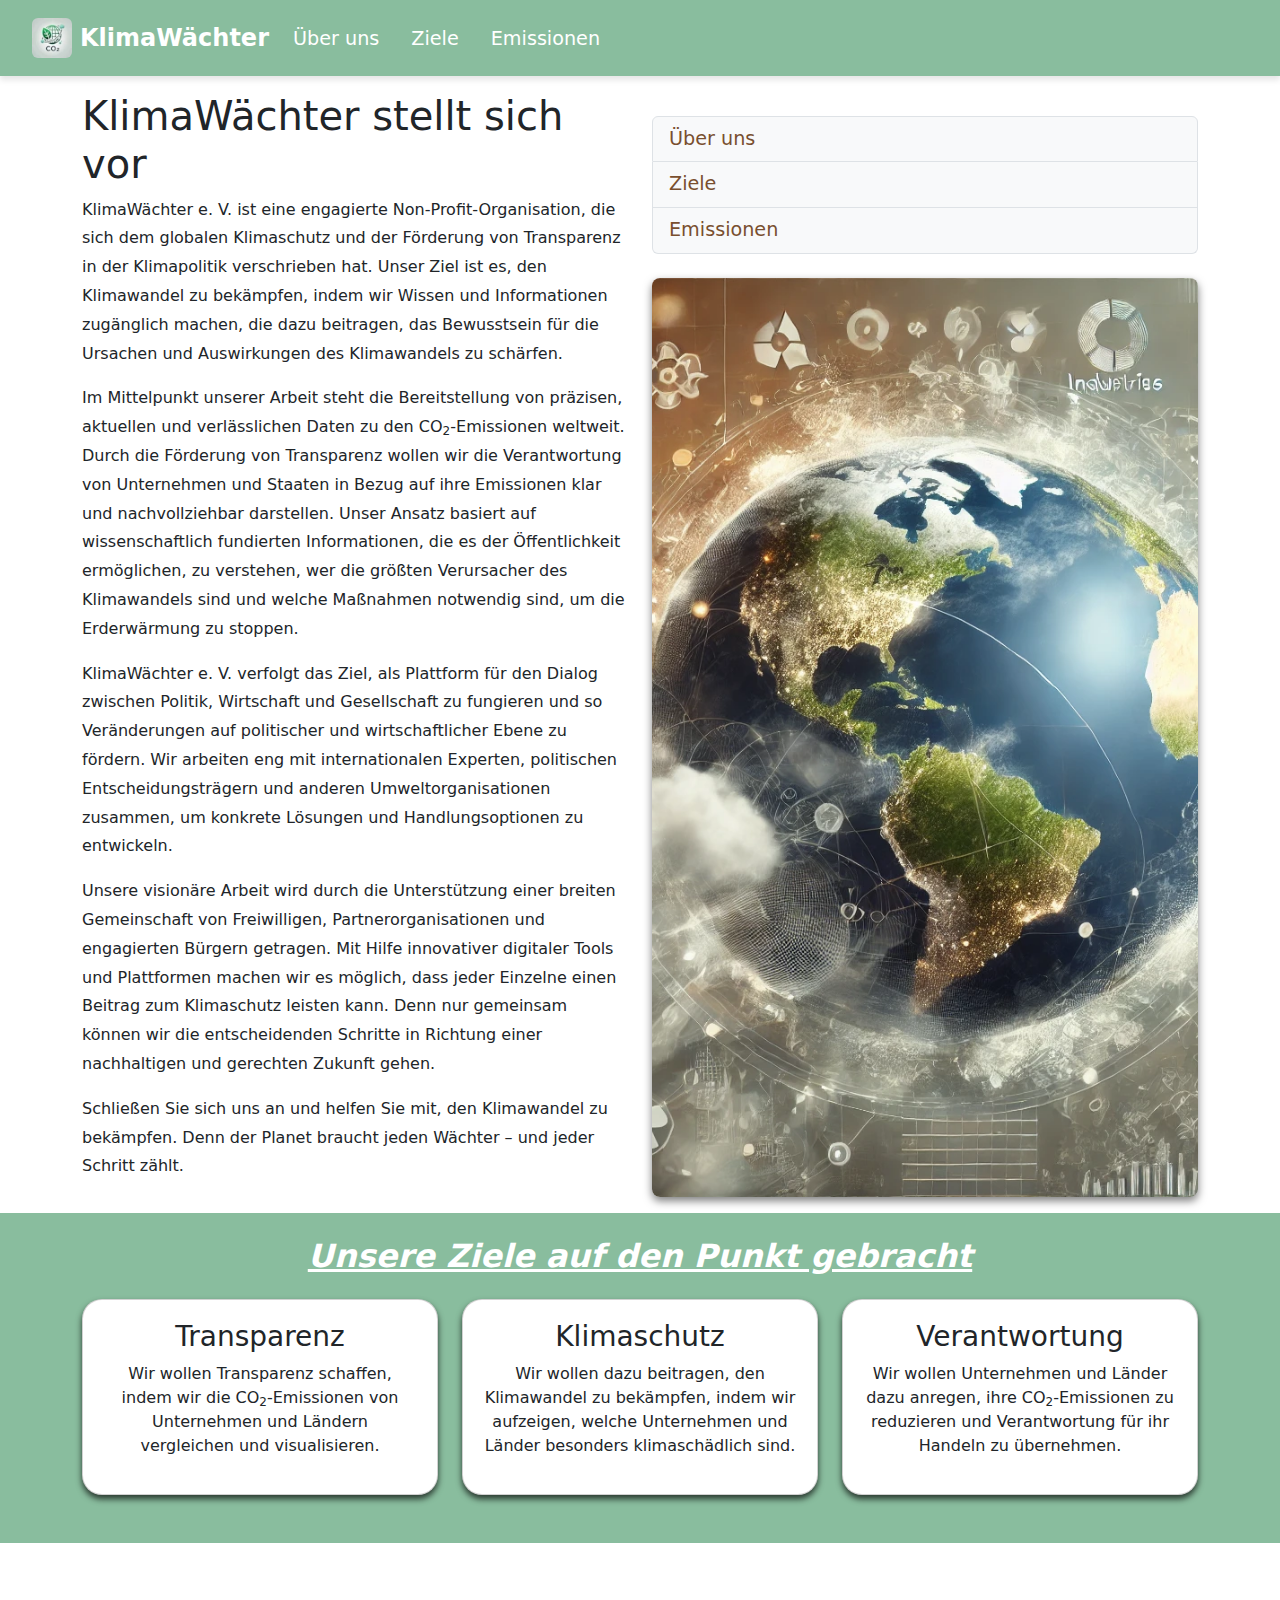
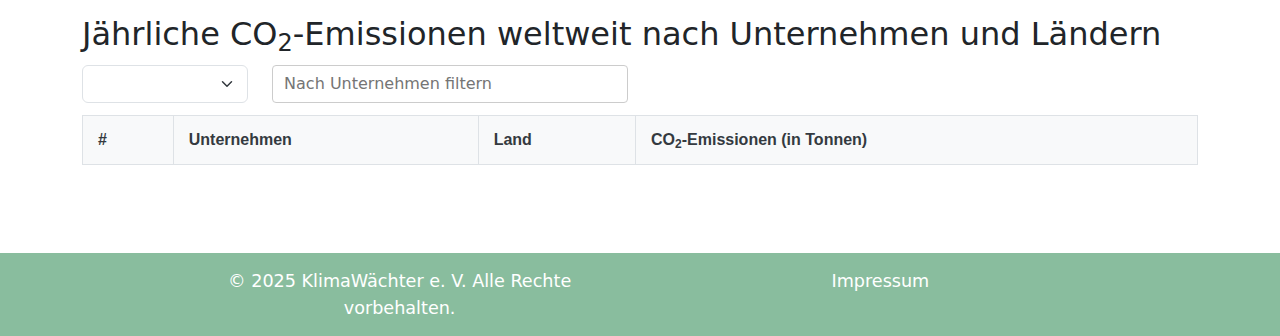
==== commit 8e0804a5: "Refactor index.html and add logo.ico to images" ====
--- a/pages/index.html
+++ b/pages/index.html
@@ -3,8 +3,8 @@
   <head>
     <meta charset="UTF-8" />
     <meta name="viewport" content="width=device-width, initial-scale=1.0" />
-    <title>KlimaWächter</title>
-    <link rel="icon" href="../resources/images/logo.webp" />
+    <title>CO2-Emissionen nach Unternehmen und Ländern | KlimaWächter</title>
+    <link rel="icon" href="../resources/images/logo.ico" />
     <link
       href="https://cdn.jsdelivr.net/npm/bootstrap@5.3.3/dist/css/bootstrap.min.css"
       rel="stylesheet"
@@ -21,44 +21,42 @@
   <body>
     <header>
       <nav class="navbar navbar-expand-lg">
-        <div class="container-fluid">
-          <a class="navbar-brand d-flex align-items-center" href="./index.html"
-            ><img
-              class="rounded mx-2"
-              height="40"
-              src="../resources/images/logo48.webp"
-            />
-            <span>KlimaWächter</span></a
-          >
-          <button
-            class="navbar-toggler"
-            type="button"
-            data-bs-toggle="collapse"
-            data-bs-target="#navbarSupportedContent"
-            aria-controls="navbarSupportedContent"
-            aria-expanded="false"
-            aria-label="Toggle navigation"
-          >
-            <span class="navbar-toggler-icon"></span>
-          </button>
-          <div class="collapse navbar-collapse" id="navbarSupportedContent">
-            <ul class="navbar-nav align-items-center">
-              <li class="nav-item">
-                <a class="nav-link" href="#about">Über uns</a>
-              </li>
-              <li class="nav-item">
-                <a class="nav-link" href="#targets">Ziele</a>
-              </li>
-              <li class="nav-item">
-                <a class="nav-link" href="#emissions">Emissionen</a>
-              </li>
-            </ul>
-          </div>
+        <a class="navbar-brand d-flex align-items-center" href="./index.html"
+          ><img
+            class="rounded mx-2"
+            height="40"
+            src="../resources/images/logo48.webp"
+          />
+          <span>KlimaWächter</span></a
+        >
+        <button
+          class="navbar-toggler"
+          type="button"
+          data-bs-toggle="collapse"
+          data-bs-target="#navbarSupportedContent"
+          aria-controls="navbarSupportedContent"
+          aria-expanded="false"
+          aria-label="Toggle navigation"
+        >
+          <span class="navbar-toggler-icon"></span>
+        </button>
+        <div class="collapse navbar-collapse" id="navbarSupportedContent">
+          <ul class="navbar-nav align-items-center">
+            <li class="nav-item">
+              <a class="nav-link" href="#about">Über uns</a>
+            </li>
+            <li class="nav-item">
+              <a class="nav-link" href="#targets">Ziele</a>
+            </li>
+            <li class="nav-item">
+              <a class="nav-link" href="#emissions">Emissionen</a>
+            </li>
+          </ul>
         </div>
       </nav>
     </header>
 
-    <main class="">
+    <main>
       <section id="about" class="top p-3">
         <div class="container">
           <div class="row">
@@ -179,7 +177,7 @@
       <section id="emissions" class="my-5 p-4">
         <div class="container">
           <h2>
-            Jährlicher CO<sub>2</sub>-Ausstoß weltweit nach Unternehmen und
+            Jährliche CO<sub>2</sub>-Emissionen weltweit nach Unternehmen und
             Ländern
           </h2>
           <div class="row my-2">
@@ -196,11 +194,8 @@
           </div>
 
           <div class="table-responsive">
-            <table
-              id="dataTable"
-              class="table table-striped table-bordered table-hover"
-            >
-              <thead class="table-header">
+            <table class="table table-striped table-bordered table-hover">
+              <thead id="thead" class="table-header">
                 <tr>
                   <th>#</th>
                   <th id="companyCol">Unternehmen</th>
@@ -210,7 +205,7 @@
                   </th>
                 </tr>
               </thead>
-              <tbody>
+              <tbody id="tbody">
                 <!-- Hier kommen die Tabelleninhalte -->
               </tbody>
             </table>
@@ -234,7 +229,7 @@
       </div>
     </footer>
 
-    <script src="../scripts/script.js"></script>
+    <script src="../scripts/co2Emissions.js"></script>
     <script src="../scripts/languageSettings.js"></script>
   </body>
 </html>
--- a/styles/styles.css
+++ b/styles/styles.css
@@ -73,13 +73,13 @@
 .menu-link {
   font-size: 1.2rem;
   font-weight: 500;
-  color: #007bff;
+  color: #794f2f;
   text-decoration: none;
   transition: color 0.3s ease;
 }
 
 .menu-link:hover {
-  color: #0056b3;
+  color: #442d1b;
   text-decoration: underline;
 }
 
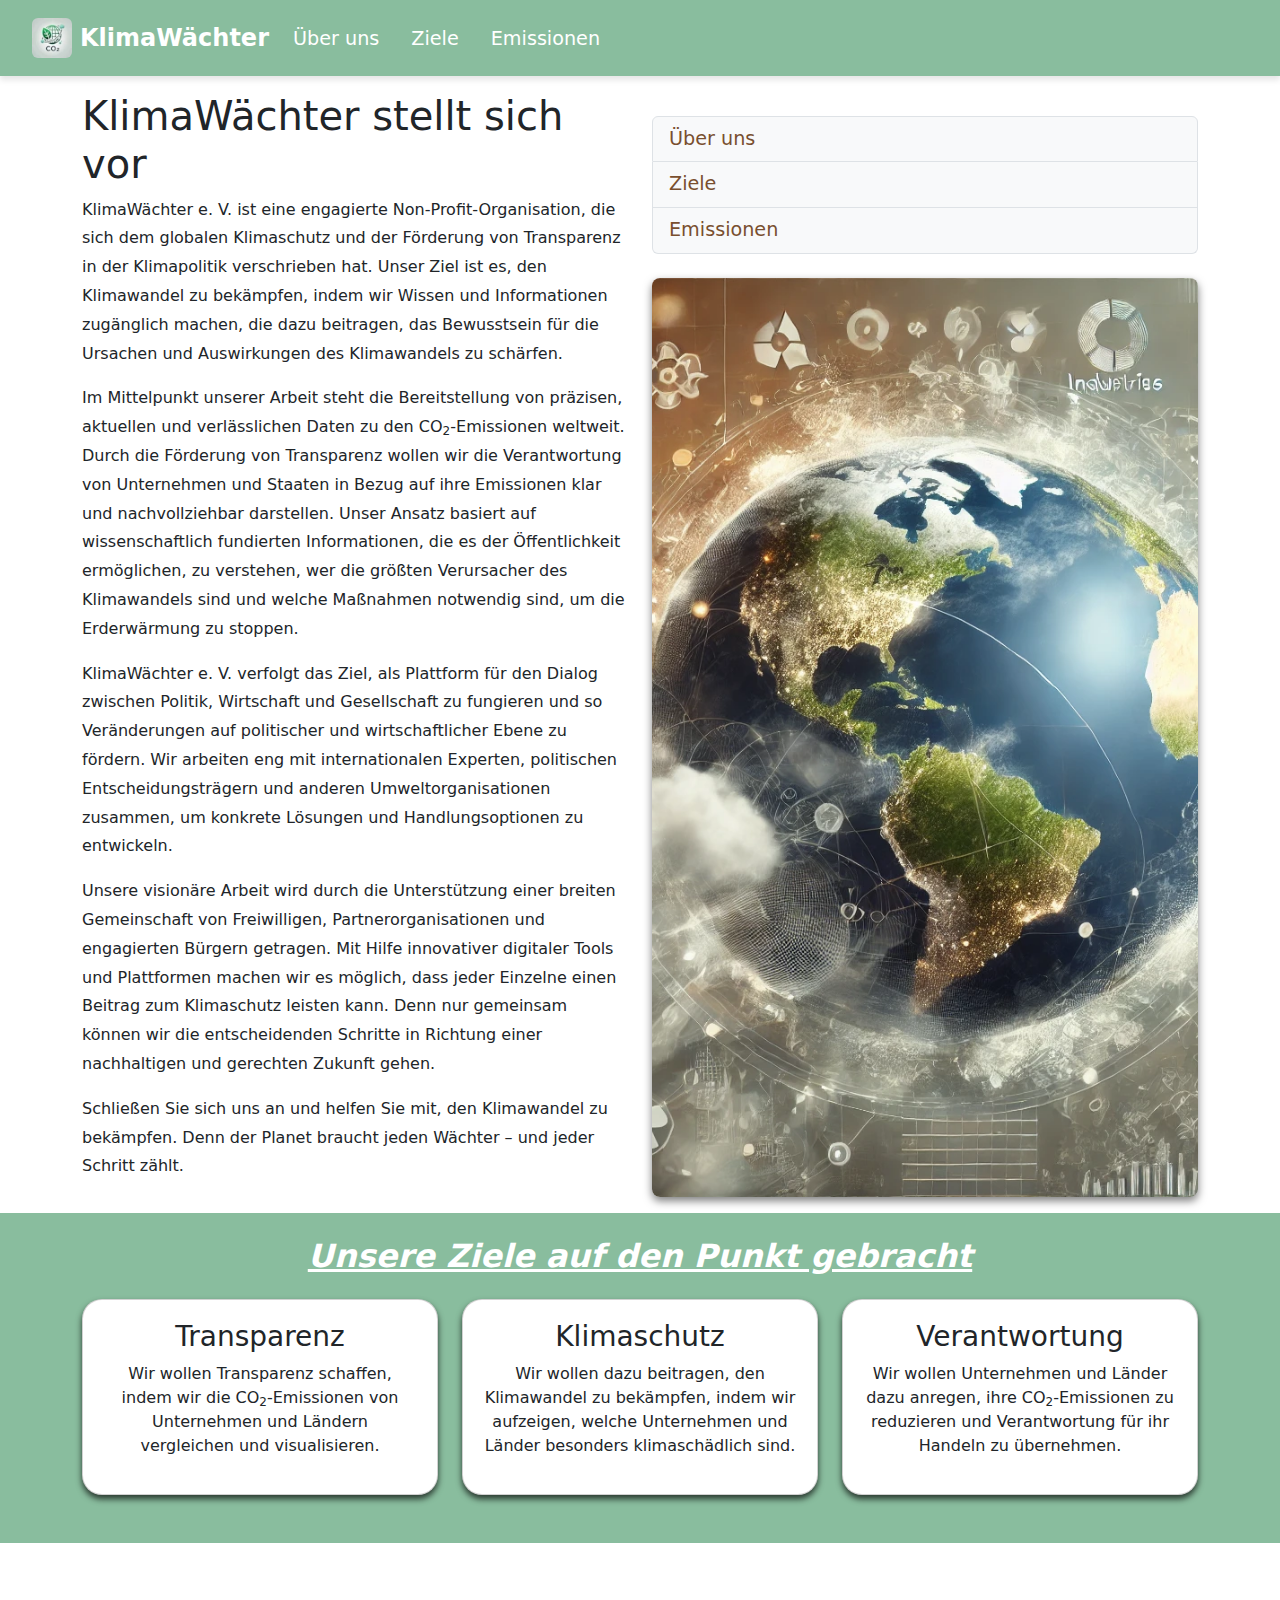
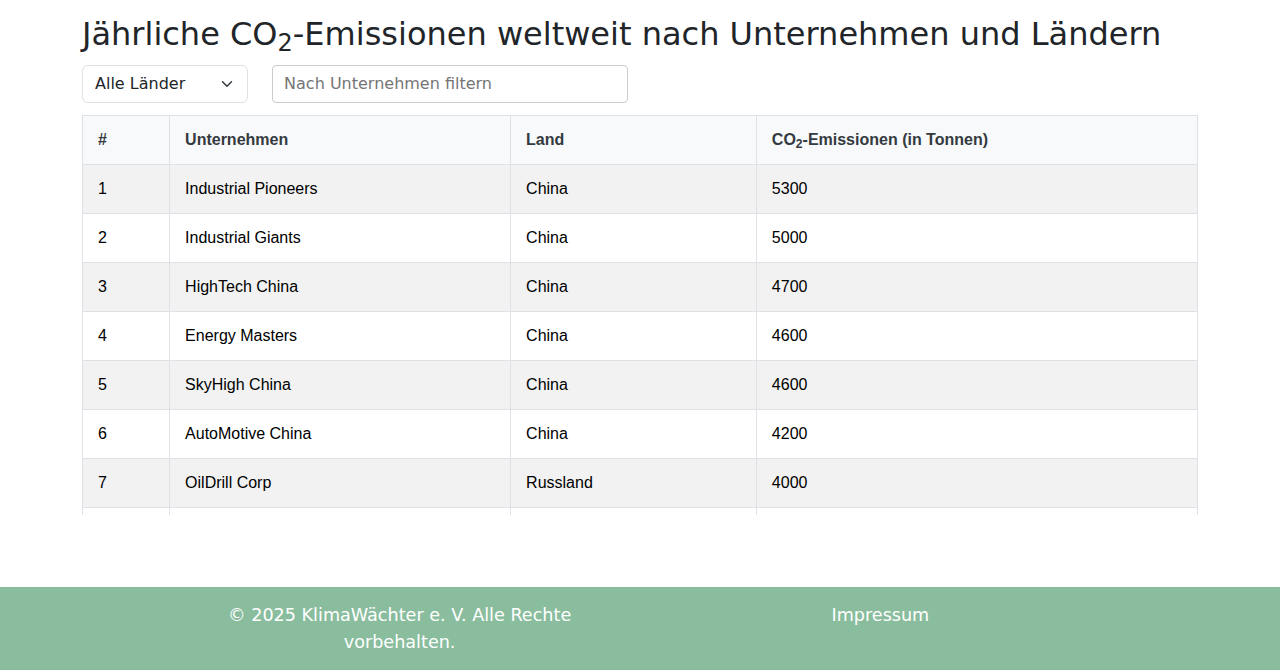
==== commit 85c1af3e: "Update index.html" ====
--- a/pages/index.html
+++ b/pages/index.html
@@ -3,7 +3,9 @@
   <head>
     <meta charset="UTF-8" />
     <meta name="viewport" content="width=device-width, initial-scale=1.0" />
+    <!-- Titel der Seite -->
     <title>CO2-Emissionen nach Unternehmen und Ländern | KlimaWächter</title>
+    <!-- Logo der Seite -->
     <link rel="icon" href="../resources/images/logo.ico" />
     <link
       href="https://cdn.jsdelivr.net/npm/bootstrap@5.3.3/dist/css/bootstrap.min.css"
@@ -17,6 +19,8 @@
       integrity="sha384-YvpcrYf0tY3lHB60NNkmXc5s9fDVZLESaAA55NDzOxhy9GkcIdslK1eN7N6jIeHz"
       crossorigin="anonymous"
     ></script>
+    <script src="../scripts/co2Emissions.js" defer></script>
+    <script src="../scripts/languageSettings.js"></script>
   </head>
   <body>
     <header>
@@ -60,7 +64,7 @@
       <section id="about" class="top p-3">
         <div class="container">
           <div class="row">
-            <div class="col-12 col-lg-6">
+            <div class="col-lg-6">
               <h1>KlimaWächter stellt sich vor</h1>
               <div>
                 <p class="aboutText">
@@ -109,7 +113,8 @@
                 </p>
               </div>
             </div>
-            <div class="col-12 col-lg-6 d-flex flex-column">
+            <div class="col-lg-6 d-flex flex-column">
+              <!-- Menü mit lokalen Links -->
               <div class="my-4">
                 <ul class="list-group">
                   <li class="list-group-item">
@@ -181,9 +186,11 @@
             Ländern
           </h2>
           <div class="row my-2">
+            <!-- Länderfilter -->
             <div class="col-12 col-lg-2">
               <select id="countrySelector" class="form-select my-1"></select>
             </div>
+            <!-- Unternehmensfilter -->
             <div class="col-12 col-lg-4">
               <input
                 id="companyFilter"
@@ -193,6 +200,7 @@
             </div>
           </div>
 
+          <!-- Tabelle -->
           <div class="table-responsive">
             <table class="table table-striped table-bordered table-hover">
               <thead id="thead" class="table-header">
@@ -228,8 +236,5 @@
         </div>
       </div>
     </footer>
-
-    <script src="../scripts/co2Emissions.js"></script>
-    <script src="../scripts/languageSettings.js"></script>
   </body>
 </html>
